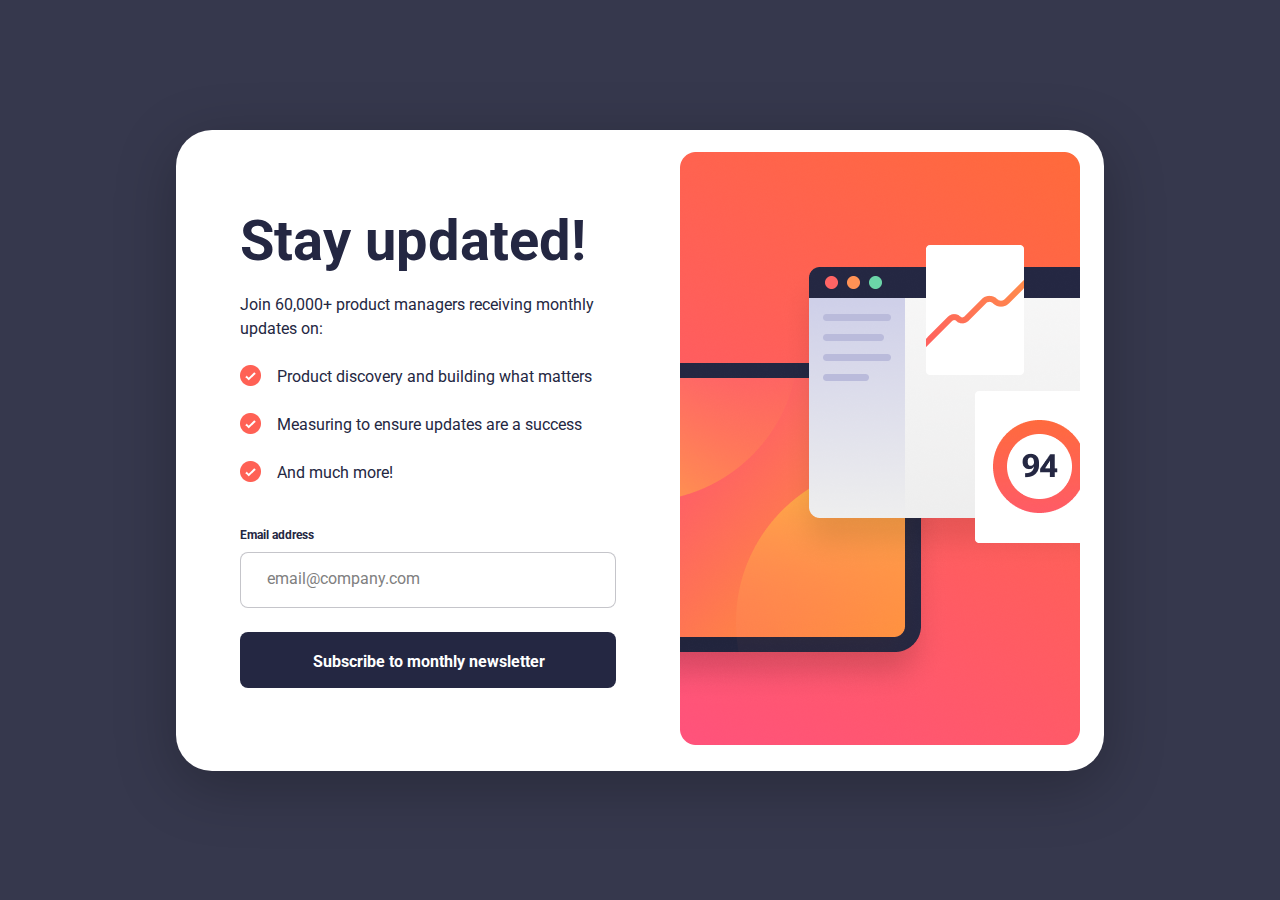
==== index.html @ c5c4df59 "JS-HTML-CSS" ====
<!DOCTYPE html>
<html lang="en">
  <head>
    <meta charset="UTF-8" />
    <meta name="viewport" content="width=device-width, initial-scale=1.0" />
    <link rel="stylesheet" href="style.css" />
    <title>Document</title>
  </head>
  <body>
    <div class="container">
      <div class="left">
        <h class="heading">Stay updated!</h>
        <p class="paragraph">
          Join 60,000+ product managers receiving monthly <br />
          updates on:
        </p>
        <div class="check">
          <img class="logo" src="./images/check.png" alt="check" />
          <p class="check_txt">Product discovery and building what matters</p>
        </div>
        <div class="check">
          <img class="logo" src="./images/check.png" alt="check" />
          <p class="check_txt">Measuring to ensure updates are a success</p>
        </div>
        <div class="check">
          <img class="logo" src="./images/check.png" alt="check" />
          <p class="check_txt">And much more!</p>
        </div>
        <div class="email">
          <label for="mail" class="mail">Email address</label>
          <input
            type="email"
            id="mail"
            class="input"
            placeholder="email@company.com"
          />
        </div>
        <a href="./thanks.html" class="thanks"
          >Subscribe to monthly newsletter</a
        >
      </div>
      <div>
        <img class="image" src="./images/image.png" alt="image" />
      </div>
    </div>
    <script src="script.js"></script>
  </body>
</html>
---- style.css ----
@import url('https://fonts.googleapis.com/css2?family=Roboto:ital,wght@0,100;0,300;0,400;0,500;0,700;0,900;1,100;1,300;1,400;1,500;1,700;1,900&display=swap');
*{
    box-sizing: border-box;
    margin: 0;
}
body{
    background: var(--Pale-Navy, #36384D);
    height: 100vh;
    display: flex;
    justify-content: center;
    align-items: center;
}
.container{
    width: 928px;
    height: 641px;
    border-radius: 36px;
    background: #FFF;
    box-shadow: 0px 15px 60px 0px rgba(0, 0, 0, 0.25);
    display: flex;
    align-items: center;
    justify-content: space-between;
    padding-right: 24px;
    padding-left: 64px;
}
.left{
    display: flex;
    flex-direction: column;
    gap: 24px;
}
.heading{
    color: var(--Dark-Navy, #242742);
    font-feature-settings: 'liga' off, 'clig' off;
    font-family: Roboto;
    font-size: 56px;
    font-style: normal;
    font-weight: 700;
    line-height: 100%; 
}
.paragraph{
    color: var(--Dark-Navy, #242742);
    font-feature-settings: 'liga' off, 'clig' off;
    font-family: Roboto;
    font-size: 16px;
    font-style: normal;
    font-weight: 400;
    line-height: 150%; 
}
.logo{
    width: 21px;
    height: 21px;
    
}
.check{
    display: flex;
    gap: 16px;
}
.check_txt{
    color: var(--Dark-Navy, #242742);
    font-feature-settings: 'liga' off, 'clig' off;
    font-family: Roboto;
    font-size: 16px;
    font-style: normal;
    font-weight: 400;
    line-height: 150%; 
}
.email{
    display: flex;
    flex-direction: column;
    margin-top:17px ;
    
}
.mail{
    color: var(--Dark-Navy, #242742);
    font-feature-settings: 'liga' off, 'clig' off;
    font-family: Roboto;
    font-size: 12px;
    font-style: normal;
    font-weight: 700;
    line-height: 150%;
    margin-bottom: 8px;
}
.input{
    width: 376px;
    height: 56px;
    border-radius: 8px;
    border: 1px solid var(--grey-25, rgba(25, 24, 43, 0.25));
}
.input::placeholder{
    color: gray;
    font-feature-settings: 'liga' off, 'clig' off;
    font-family: Roboto;
    font-size: 16px;
    font-style: normal;
    font-weight: 400;
    line-height: 150%;
    padding-left: 24px;
}
.thanks{
    width: 376px;
    height: 56px;
    border-radius: 8px;
    background: var(--Dark-Navy, #242742);
    color: var(--White, #FFF);
    text-align: center;
    font-feature-settings: 'liga' off, 'clig' off;
    font-family: Roboto;
    font-size: 16px;
    font-style: normal;
    font-weight: 700;
    line-height: 150%; 
    text-decoration: none;
    padding-top: 18px;
    padding-left: 72px;
    padding-bottom: 14px;
    padding-right: 71px;
}
.image{
    width: 400px;
    height: 593px;
}
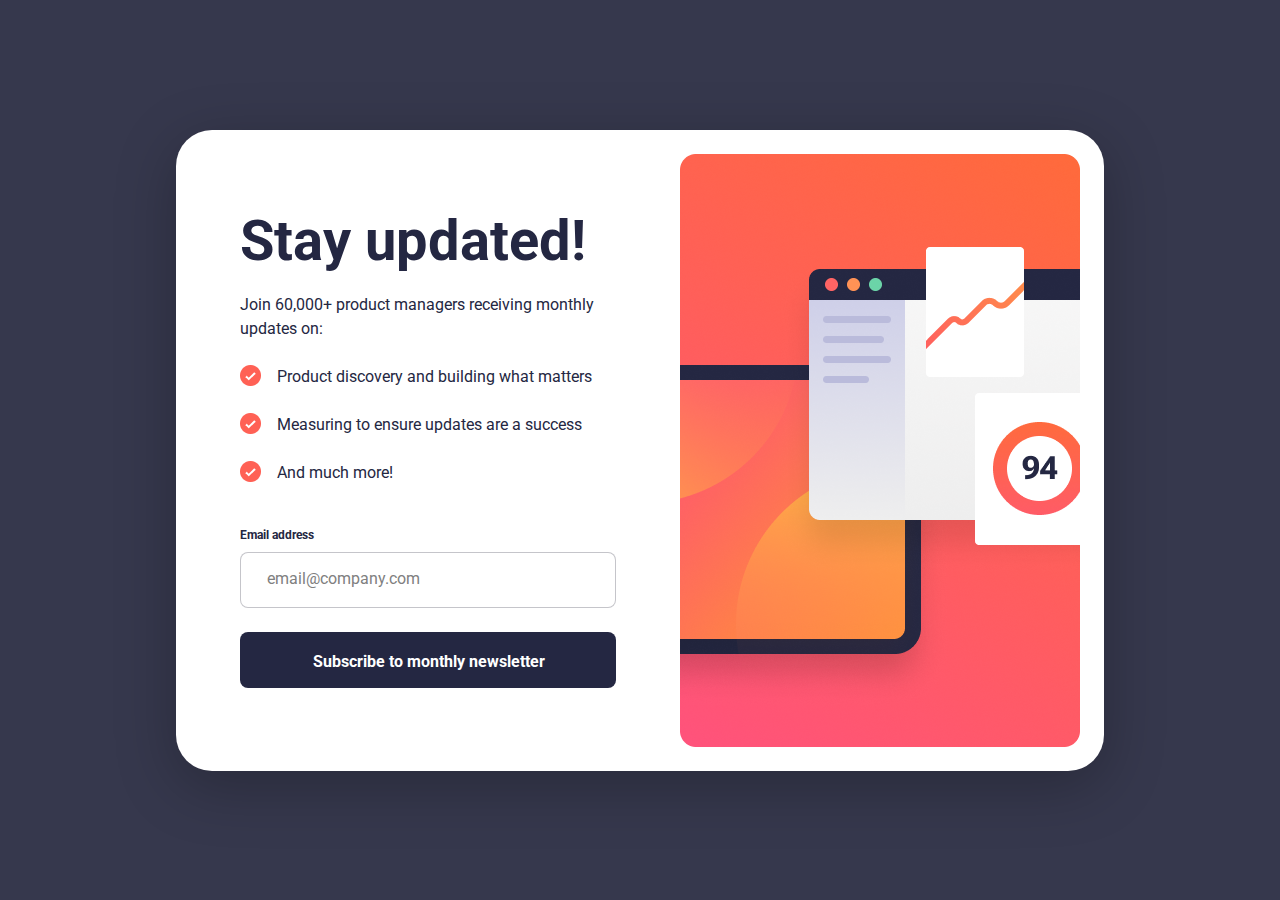
==== commit 959c8852: "updated2" ====
--- a/index.html
+++ b/index.html
@@ -39,7 +39,7 @@
           >Subscribe to monthly newsletter</a
         >
       </div>
-      <div>
+      <div class="image_div">
         <img class="image" src="./images/image.png" alt="image" />
       </div>
     </div>
--- a/style.css
+++ b/style.css
@@ -114,7 +114,41 @@
     padding-bottom: 14px;
     padding-right: 71px;
 }
+.thanks:hover{
+    border-radius: 8px;
+    background: var(--Gradient-1, linear-gradient(204deg, #FF6A3A 0%, #FF527B 100%));
+    box-shadow: 0px 16px 32px 0px rgba(255, 97, 85, 0.50);
+    
+}
+.image_div{
+    max-width: 400px;
+    max-height: 593px;
+}
 .image{
-    width: 400px;
-    height: 593px;
+    width: 100%;
+    height: 100%;
+    object-fit: cover;
+}
+@media (max-width:1180px) {
+    .container{
+        max-width: 100%;
+        height: 100%;
+        display: flex;
+        flex-direction: column-reverse;
+        padding-top: 10px;
+        padding-bottom: 20px;
+    }
+    .image_div{
+        width: 375px;
+        min-height: 284px;
+        margin-bottom: 30px;
+    }
+    .image{
+        border-radius: 0px 0px 16px 16px;
+
+    }
+    body{
+        background-color: #FFF;
+    }
+    
 }